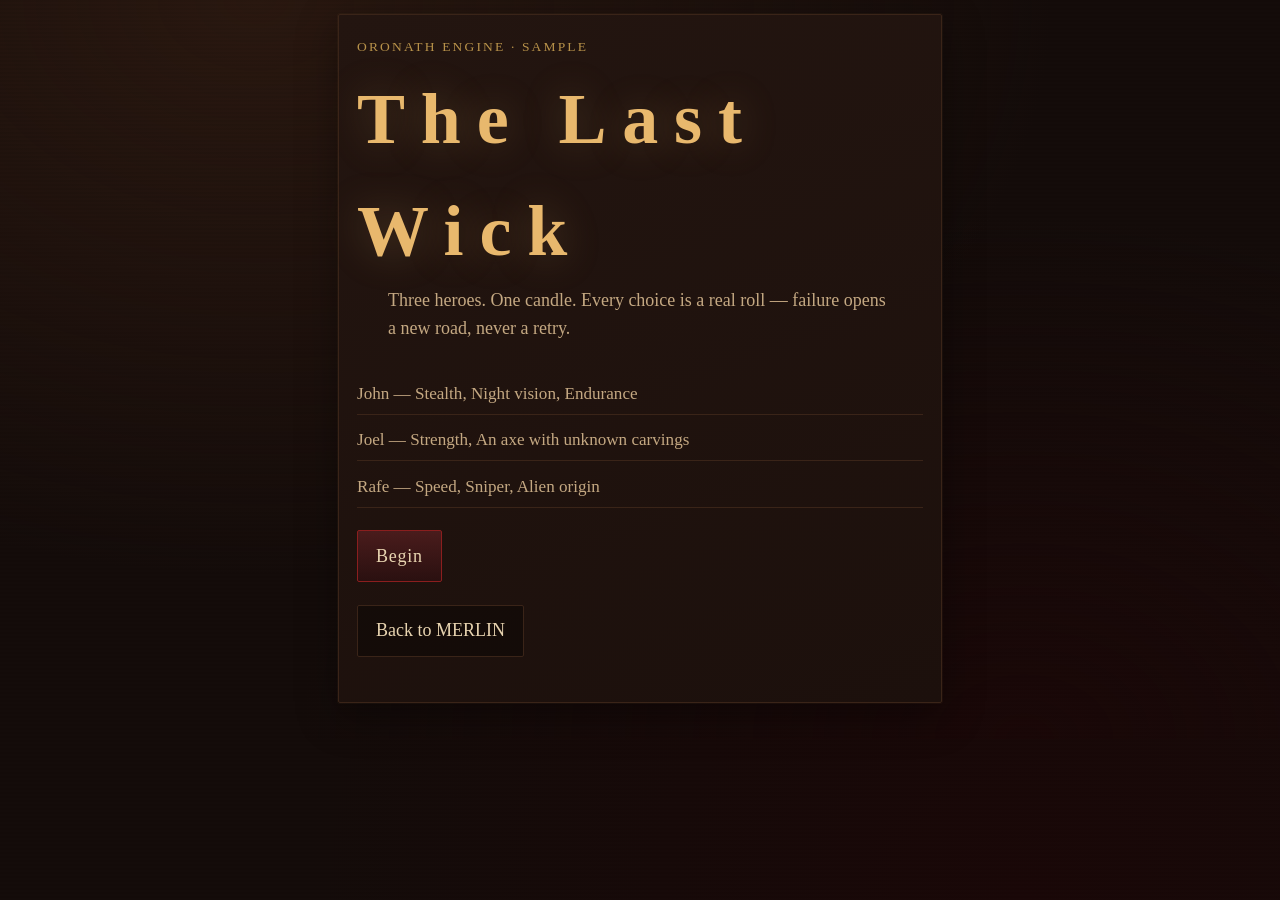
==== oronath.html @ b3ee647d "Pass 7 (ROADMAP 2.4 + 2.5): a playable Oronath loop, with save and resume The engine core from pass " ====
<!DOCTYPE html>
<html lang="en">
  <head>
    <meta charset="utf-8" />
    <meta name="viewport" content="width=device-width, initial-scale=1" />
    <title>MERLIN — The Last Wick</title>
    <meta
      name="description"
      content="Sample Oronath arc: a candle, three heroes, real dice, no retries."
    />
    <link rel="stylesheet" href="style.css" />
    <link rel="stylesheet" href="oronath.css" />
  </head>
  <body class="oronath-page">
    <div id="app"></div>

    <script src="dice-view.js"></script>
    <script src="dice.js"></script>
    <script src="arc.js"></script>
    <script src="characters.js"></script>
    <script src="sample-arc.js"></script>
    <script src="loop.js"></script>
    <script src="persist.js"></script>
    <script src="oronath-ui.js"></script>
  </body>
</html>
---- style.css ----
/* MERLIN — gothic candlelight UI */
:root {
  --bg: #140c0a;
  --bg-2: #1c100c;
  --panel: #231510;
  --panel-edge: #3a2418;
  --parchment: #e8d4b0;
  --parchment-dim: #c4a882;
  --blood: #8b1e1e;
  --blood-bright: #c43a3a;
  --candle: #e8b86d;
  --brass: #b8924a;
  --mute: #c4a882;
  --ok: #6a9a5a;
  --bad: #c43a3a;
  --font: "Iowan Old Style", "Palatino Linotype", Palatino, "Book Antiqua", Georgia, serif;
  --mono: ui-monospace, "Cascadia Code", Menlo, monospace;
  --radius: 2px;
}

*,
*::before,
*::after {
  box-sizing: border-box;
}

html,
body {
  margin: 0;
  min-height: 100%;
  background:
    radial-gradient(ellipse at 20% 0%, #2a1810 0%, transparent 55%),
    radial-gradient(ellipse at 80% 100%, #1a0808 0%, transparent 50%),
    var(--bg);
  color: var(--parchment);
  font-family: var(--font);
  font-size: 18px;
  line-height: 1.55;
  -webkit-text-size-adjust: 100%;
}

body::before {
  content: "";
  pointer-events: none;
  position: fixed;
  inset: 0;
  background-image: repeating-linear-gradient(
    0deg,
    transparent,
    transparent 2px,
    rgba(0, 0, 0, 0.03) 2px,
    rgba(0, 0, 0, 0.03) 4px
  );
  z-index: 0;
}

#app {
  position: relative;
  z-index: 1;
  max-width: 1100px;
  margin: 0 auto;
  padding: 0.75rem 1rem 2rem;
}

.topbar {
  display: flex;
  align-items: baseline;
  justify-content: space-between;
  gap: 1rem;
  padding: 0.5rem 0 1rem;
  border-bottom: 1px solid var(--panel-edge);
  margin-bottom: 1rem;
}

.brand-title {
  font-size: 1.35rem;
  letter-spacing: 0.18em;
  font-weight: 700;
  color: var(--candle);
}

.brand-sub {
  margin-left: 0.6rem;
  font-size: 0.85rem;
  color: var(--mute);
  font-style: italic;
}

.panel {
  background: linear-gradient(160deg, var(--panel) 0%, var(--bg-2) 100%);
  border: 1px solid var(--panel-edge);
  border-radius: var(--radius);
  box-shadow: 0 0 0 1px rgba(232, 184, 109, 0.04), 0 12px 40px rgba(0, 0, 0, 0.35);
}

.splash {
  text-align: center;
  padding: 2.5rem 1.5rem 2rem;
  max-width: 36rem;
  margin: 2rem auto;
}

.splash-title {
  margin: 0;
  font-size: clamp(2.5rem, 10vw, 4rem);
  letter-spacing: 0.22em;
  color: var(--candle);
  text-shadow: 0 0 40px rgba(232, 184, 109, 0.25);
}

.splash-sub {
  margin: 0.25rem 0 1.25rem;
  font-style: italic;
  color: var(--parchment-dim);
  letter-spacing: 0.06em;
}

.splash-pitch {
  color: var(--parchment-dim);
  margin: 0 auto 1.75rem;
  max-width: 28rem;
}

.splash-actions {
  display: flex;
  flex-wrap: wrap;
  gap: 0.75rem;
  justify-content: center;
}

.game {
  display: grid;
  grid-template-columns: 1fr;
  gap: 1rem;
}

@media (min-width: 800px) {
  .game {
    grid-template-columns: 240px 1fr;
    align-items: start;
  }

  .game.is-select {
    grid-template-columns: 1fr;
  }
}

.sheet {
  padding: 1rem;
  position: sticky;
  top: 0.5rem;
}

.sheet-head {
  display: flex;
  gap: 0.75rem;
  align-items: center;
  margin-bottom: 0.75rem;
}

.sheet-glyph {
  font-size: 2.5rem;
  line-height: 1;
  width: 72px;
  height: 72px;
  display: inline-grid;
  place-items: center;
  flex-shrink: 0;
  overflow: hidden;
}

.sheet-glyph .portrait-img {
  width: 72px;
  height: 72px;
  object-fit: cover;
  display: block;
  border: 1px solid var(--brass);
}

.sheet-name {
  font-weight: 700;
  color: var(--candle);
}

.sheet-role {
  font-size: 0.85rem;
  color: var(--mute);
  font-style: italic;
}

.stat-row {
  display: flex;
  justify-content: space-between;
  margin-bottom: 0.5rem;
  font-size: 0.95rem;
}

.gold {
  color: var(--brass);
}

.bar-label {
  display: flex;
  justify-content: space-between;
  font-size: 0.75rem;
  letter-spacing: 0.08em;
  text-transform: uppercase;
  color: var(--mute);
  margin-top: 0.4rem;
}

.bar {
  height: 0.55rem;
  background: #0a0605;
  border: 1px solid var(--panel-edge);
  border-radius: 1px;
  overflow: hidden;
  margin-bottom: 0.25rem;
}

.bar-fill {
  height: 100%;
  width: 0%;
  transition: width 0.35s ease;
}

.bar.hp .bar-fill {
  background: linear-gradient(90deg, var(--blood), var(--blood-bright));
}

.bar.xp .bar-fill {
  background: linear-gradient(90deg, #4a3a20, var(--brass));
}

.bar.enemy .bar-fill {
  background: linear-gradient(90deg, #3a1020, var(--blood-bright));
}

.stats {
  display: grid;
  grid-template-columns: repeat(3, 1fr);
  gap: 0.35rem;
  margin: 0.85rem 0;
  padding: 0;
}

.stats > div {
  text-align: center;
  padding: 0.35rem 0.2rem;
  border: 1px solid var(--panel-edge);
  background: rgba(0, 0, 0, 0.25);
}

.stats dt {
  margin: 0;
  font-size: 0.65rem;
  letter-spacing: 0.1em;
  text-transform: uppercase;
  color: var(--mute);
}

.stats dd {
  margin: 0.15rem 0 0;
  font-size: 1.15rem;
  font-weight: 700;
  color: var(--parchment);
}

.pack-toggle {
  width: 100%;
  margin-top: 0.25rem;
}

.pack {
  margin-top: 0.75rem;
  border-top: 1px solid var(--panel-edge);
  padding-top: 0.75rem;
}

.pack ul {
  list-style: none;
  margin: 0;
  padding: 0;
}

.pack li {
  display: flex;
  flex-direction: column;
  gap: 0.25rem;
  padding: 0.5rem 0;
  border-bottom: 1px solid rgba(58, 36, 24, 0.6);
  font-size: 0.9rem;
}

.pack .item-actions {
  display: flex;
  flex-wrap: wrap;
  gap: 0.35rem;
}

.muted {
  color: var(--mute);
  font-size: 0.9rem;
  font-style: italic;
}

.stage {
  padding: 1.25rem 1.25rem 1.5rem;
  min-height: 22rem;
}

.scene-title {
  margin: 0 0 0.75rem;
  font-size: 1.35rem;
  letter-spacing: 0.06em;
  color: var(--candle);
  border-bottom: 1px solid var(--panel-edge);
  padding-bottom: 0.5rem;
}

.speaker {
  font-size: 0.8rem;
  letter-spacing: 0.14em;
  text-transform: uppercase;
  color: var(--brass);
  margin-bottom: 0.35rem;
}

.story {
  min-height: 4.5rem;
  margin-bottom: 1rem;
  color: var(--parchment);
  cursor: pointer;
  white-space: pre-wrap;
}

.story .caret {
  display: inline-block;
  width: 0.55em;
  border-right: 2px solid var(--candle);
  animation: blink 0.9s step-end infinite;
  margin-left: 1px;
  vertical-align: baseline;
}

.continue-cue {
  display: inline-block;
  margin-left: 0.35rem;
  color: var(--candle);
  animation: blink 1s step-end infinite;
  font-size: 0.9em;
  vertical-align: middle;
}

@keyframes blink {
  50% {
    border-color: transparent;
    opacity: 0.2;
  }
}

.die {
  font-family: var(--mono);
  font-size: 0.92rem;
  padding: 0.65rem 0.85rem;
  margin-bottom: 1rem;
  background: rgba(0, 0, 0, 0.35);
  border-left: 3px solid var(--brass);
  color: var(--candle);
}

.die.success {
  border-left-color: var(--ok);
}

.die.fail {
  border-left-color: var(--bad);
  color: #e8a0a0;
}

.die-faces {
  margin-bottom: 0.45rem;
}

.die-eq {
  line-height: 1.4;
}

.die-row {
  display: flex;
  flex-wrap: wrap;
  align-items: center;
  gap: 0.5rem;
}

.mdie-wrap {
  display: inline-flex;
  align-items: center;
  justify-content: center;
}

.mdie-wrap.is-kept {
  box-shadow: 0 0 0 2px var(--candle);
  border-radius: 2px;
}

.mdie-wrap.is-dropped {
  opacity: 0.45;
}

.mdie {
  display: block;
  width: 72px;
  height: auto;
}

.die-row--card .mdie {
  width: 64px;
}

.die-row--chip .mdie {
  width: 28px;
}

.die-sum {
  font-size: 0.85rem;
  color: var(--brass);
  letter-spacing: 0.04em;
}

.die-row.is-tumbling .mdie-wrap {
  animation: die-tumble 0.7s cubic-bezier(0.15, 0.7, 0.2, 1);
}

.die-row.is-tumbling .mdie-wrap.is-dropped {
  animation-duration: 0.78s;
}

.die-row.is-tumbling .mdie-num,
.die-row.is-tumbling .mdie-banner-text {
  animation: die-num-in 0.7s ease forwards;
}

@keyframes die-tumble {
  0% {
    transform: rotate(0deg) scale(0.92);
  }
  55% {
    transform: rotate(520deg) scale(1.06);
  }
  100% {
    transform: rotate(720deg) scale(1);
  }
}

@keyframes die-num-in {
  0%,
  72% {
    opacity: 0;
  }
  100% {
    opacity: 1;
  }
}

@media (prefers-reduced-motion: reduce) {
  .die-row.is-tumbling .mdie-wrap,
  .die-row.is-tumbling .mdie-num,
  .die-row.is-tumbling .mdie-banner-text {
    animation: none;
  }
  .bar-fill {
    transition: none;
  }
  .story .caret {
    animation: none;
  }
}

.choices {
  display: flex;
  flex-direction: column;
  gap: 0.55rem;
  margin-top: 0.5rem;
}

.btn {
  appearance: none;
  font-family: inherit;
  font-size: 1rem;
  line-height: 1.3;
  padding: 0.75rem 1rem;
  min-height: 44px;
  text-align: left;
  color: var(--parchment);
  background: rgba(0, 0, 0, 0.35);
  border: 1px solid var(--panel-edge);
  border-radius: var(--radius);
  cursor: pointer;
  transition: border-color 0.15s, background 0.15s, color 0.15s;
}

.btn:hover,
.btn:focus-visible {
  outline: none;
  border-color: var(--brass);
  background: rgba(40, 24, 16, 0.9);
  color: var(--candle);
}

.btn:disabled {
  opacity: 0.45;
  cursor: not-allowed;
}

.btn.primary {
  background: linear-gradient(180deg, #4a1c1c, #2a1010);
  border-color: var(--blood);
  text-align: center;
  letter-spacing: 0.04em;
}

.btn.primary:hover,
.btn.primary:focus-visible {
  border-color: var(--blood-bright);
  color: #fff;
}

.btn.ghost {
  background: transparent;
  border-color: transparent;
  color: var(--mute);
  min-height: 36px;
  padding: 0.35rem 0.6rem;
  text-align: right;
}

.btn.ghost:hover {
  color: var(--candle);
  border-color: transparent;
  background: transparent;
}

.btn.small {
  font-size: 0.85rem;
  padding: 0.4rem 0.65rem;
  min-height: 36px;
}

.choice-dc {
  display: block;
  font-size: 0.8rem;
  color: var(--mute);
  margin-top: 0.2rem;
}

.coin-row {
  display: flex;
  align-items: center;
  gap: 0.5rem;
  margin-bottom: 0.5rem;
  font-size: 0.9rem;
  color: var(--brass);
}

.coin-row input {
  width: 1.1rem;
  height: 1.1rem;
  accent-color: var(--brass);
}

.select-chars {
  display: grid;
  gap: 0.75rem;
  margin-top: 1rem;
}

@media (min-width: 600px) {
  .select-chars {
    grid-template-columns: repeat(3, 1fr);
  }
}

.char-card {
  display: flex;
  flex-direction: column;
  gap: 0.5rem;
  padding: 1rem;
  text-align: left;
  background: rgba(0, 0, 0, 0.3);
  border: 1px solid var(--panel-edge);
  color: inherit;
  font: inherit;
  cursor: pointer;
  min-height: 44px;
  min-width: 0;
  width: 100%;
}

.char-card:hover,
.char-card:focus-visible {
  outline: none;
  border-color: var(--candle);
}

.char-card .glyph {
  font-size: 3rem;
  width: 100%;
  height: 200px;
  display: grid;
  place-items: center;
  overflow: hidden;
  flex-shrink: 0;
  background: rgba(0, 0, 0, 0.35);
  border: 1px solid var(--panel-edge);
}

.char-card .glyph .portrait-img {
  width: 100%;
  height: 100%;
  object-fit: cover;
  object-position: center top;
  display: block;
  border: none;
}

.char-card .name {
  font-weight: 700;
  color: var(--candle);
  letter-spacing: 0.04em;
}

.char-card .role {
  font-size: 0.85rem;
  color: var(--mute);
  font-style: italic;
}

.char-card .voice {
  font-size: 0.9rem;
  color: var(--parchment-dim);
}

.char-card .nums {
  font-size: 0.85rem;
  color: var(--brass);
  font-family: var(--mono);
}

.combat {
  margin-bottom: 1rem;
  padding: 0.85rem;
  border: 1px solid var(--panel-edge);
  background: rgba(20, 6, 6, 0.45);
}

.combat-head {
  display: flex;
  justify-content: space-between;
  gap: 0.5rem;
  margin-bottom: 0.35rem;
}

.telegraph {
  margin: 0.65rem 0;
  font-style: italic;
  color: #d4a090;
}

.combat-log {
  list-style: none;
  margin: 0 0 0.75rem;
  padding: 0;
  font-size: 0.88rem;
  color: var(--mute);
  max-height: 6rem;
  overflow: auto;
}

.combat-log li {
  padding: 0.15rem 0;
}

.shop-keeper {
  font-style: italic;
  color: var(--parchment-dim);
}

.shop-list {
  list-style: none;
  margin: 0 0 1rem;
  padding: 0;
}

.shop-list li {
  display: flex;
  flex-direction: column;
  gap: 0.35rem;
  padding: 0.75rem 0;
  border-bottom: 1px solid var(--panel-edge);
}

.shop-list li.tappable {
  cursor: pointer;
}

.shop-list .price,
.shop-buy-btn {
  white-space: nowrap;
}

.shop-buy-btn {
  min-height: 44px;
  min-width: 5.5rem;
  text-align: center;
}

.sheet-equipped {
  margin: 0.5rem 0 0;
  font-size: 0.85rem;
}

@media (max-width: 480px) {
  #app {
    padding-bottom: 64px;
  }

  .sheet-full {
    display: none;
  }

  .sheet.sheet-expanded .sheet-full {
    display: block;
    margin-top: 0.75rem;
    border-top: 1px solid var(--panel-edge);
    padding-top: 0.75rem;
  }

  .sheet-compact .pack-toggle {
    margin-top: 0.5rem;
  }

  .char-card {
    padding: 0.75rem;
    gap: 0.35rem;
  }

  .char-card .glyph {
    height: 108px;
    font-size: 2.25rem;
  }
}

@media (min-width: 481px) {
  .sheet-full {
    display: block;
    margin-top: 0.75rem;
  }
}

.shop-list .row {
  display: flex;
  justify-content: space-between;
  align-items: center;
  gap: 0.75rem;
}

.shop-list .price {
  color: var(--brass);
  white-space: nowrap;
}

.topbar-actions {
  display: flex;
  flex-wrap: wrap;
  gap: 0.5rem;
  align-items: center;
  justify-content: flex-end;
}

.ending-actions {
  margin-top: 1.5rem;
  text-align: center;
  display: flex;
  flex-direction: column;
  align-items: center;
  gap: 0.75rem;
}

.ending-actions .btn {
  min-height: 44px;
  width: min(100%, 20rem);
}

.epitaph-canvas {
  display: block;
  width: 100%;
  max-width: 20rem;
  height: auto;
  border: 1px solid var(--panel-edge);
  border-radius: var(--radius);
  background: var(--bg);
}

.epitaph-status {
  margin: 0;
  min-height: 1.25em;
  font-size: 0.9rem;
}

.visit-review {
  margin: 0;
  max-width: 20rem;
  font-style: italic;
  color: var(--parchment-dim);
  font-size: 0.95rem;
  text-align: center;
}

.share-line {
  margin: 0;
  max-width: 22rem;
  font-family: var(--mono);
  font-size: 0.85rem;
  color: var(--candle);
  text-align: center;
  word-break: break-word;
}

.daily-blurb {
  margin: 1rem auto 0;
  max-width: 28rem;
  text-align: center;
  font-size: 0.9rem;
}

.fates {
  max-width: 36rem;
  margin: 1rem auto 2rem;
  padding: 1.5rem 1.25rem;
}

.fates .scene-title {
  text-align: center;
  margin-bottom: 1rem;
}

.fates-list {
  list-style: none;
  margin: 0 0 1.25rem;
  padding: 0;
}

.fate {
  padding: 0.85rem 0;
  border-bottom: 1px solid var(--panel-edge);
}

.fate:last-child {
  border-bottom: none;
}

.fate-title {
  font-weight: 700;
  letter-spacing: 0.04em;
}

.fate-found .fate-title {
  color: var(--candle);
}

.fate-locked .fate-title {
  color: var(--mute);
  font-style: italic;
  letter-spacing: 0.2em;
}

.fate-blank .fate-title {
  font-family: var(--mono);
  font-weight: 400;
}

.fate-hint,
.fate-line {
  margin: 0.35rem 0 0;
  font-size: 0.95rem;
  color: var(--parchment-dim);
}

.fates #btn-fates-back {
  display: block;
  margin: 0 auto;
  min-height: 44px;
  width: min(100%, 12rem);
}

@media (max-width: 480px) {
  .topbar {
    flex-wrap: wrap;
  }

  .topbar-actions {
    width: 100%;
    justify-content: flex-start;
  }
}

.modal {
  position: fixed;
  inset: 0;
  z-index: 20;
  display: flex;
  align-items: center;
  justify-content: center;
  padding: 1rem;
  background: rgba(8, 4, 4, 0.72);
}

.modal[hidden] {
  display: none !important;
}

.modal-card {
  width: min(24rem, 100%);
  padding: 1.25rem;
}

.modal-actions {
  display: flex;
  flex-wrap: wrap;
  gap: 0.5rem;
  margin-top: 1rem;
}

.modal-actions .btn {
  flex: 1;
  text-align: center;
}

[hidden] {
  display: none !important;
}

@media (max-width: 799px) {
  body {
    font-size: 17px;
  }
  .sheet {
    position: static;
  }
  .stats {
    grid-template-columns: repeat(3, 1fr);
  }
}

/* ——— Roadmap page ——— */

.roadmap-page .roadmap-app {
  max-width: 900px;
  margin: 0 auto;
  padding: 0.75rem 1rem 2.5rem;
}

.roadmap-head {
  text-align: center;
  padding: 2rem 1.25rem 1.5rem;
  margin: 1rem auto 1.5rem;
}

.roadmap-head .btn {
  display: inline-flex;
  align-items: center;
  justify-content: center;
  min-height: 44px;
  margin-top: 0.75rem;
  text-decoration: none;
  text-align: center;
}

.roadmap-section {
  margin-bottom: 2rem;
}

.beat-cards {
  display: grid;
  gap: 1rem;
}

.beat-card {
  overflow: hidden;
  padding: 0;
}

.beat-frame {
  width: 100%;
  aspect-ratio: 16 / 9;
  max-height: 140px;
  background: rgba(0, 0, 0, 0.35);
  border-bottom: 1px solid var(--panel-edge);
  overflow: hidden;
}

.beat-img {
  width: 100%;
  height: 100%;
  object-fit: cover;
  display: block;
}

.beat-placeholder {
  height: 100%;
  display: flex;
  flex-direction: column;
  align-items: center;
  justify-content: center;
  gap: 0.35rem;
  padding: 0.75rem;
  text-align: center;
  border: 1px solid var(--brass);
  box-sizing: border-box;
  color: var(--mute);
  font-size: 0.9rem;
}

.beat-placeholder strong {
  color: var(--candle);
  font-size: 0.95rem;
}

.beat-placeholder p {
  margin: 0;
}

.beat-body {
  padding: 0.85rem 1rem 1rem;
}

.beat-title {
  margin: 0 0 0.35rem;
  color: var(--candle);
  letter-spacing: 0.04em;
  font-size: 1.05rem;
}

.beat-nodes {
  margin: 0 0 0.35rem;
  font-size: 0.85rem;
  font-family: var(--mono);
}

.beat-check {
  margin: 0 0 0.65rem;
  color: var(--parchment-dim);
  font-size: 0.95rem;
}

.beat-die {
  min-height: 1px;
}

.milestones {
  display: flex;
  flex-direction: column;
  gap: 1.25rem;
}

.phase-block {
  display: flex;
  flex-direction: column;
  gap: 0.55rem;
}

.mile-list {
  display: flex;
  flex-wrap: wrap;
  gap: 0.5rem;
}

.mile-chip {
  display: inline-flex;
  align-items: center;
  gap: 0.4rem;
  padding: 0.4rem 0.65rem;
  border: 1px solid var(--panel-edge);
  background: rgba(0, 0, 0, 0.3);
  font-size: 0.85rem;
  color: var(--parchment);
  min-height: 44px;
}

.mile-chip.phase-chip {
  border-color: var(--brass);
  color: var(--candle);
  font-weight: 700;
  letter-spacing: 0.04em;
}

.mile-chip.is-dim {
  opacity: 0.7;
}

.mile-chip.status-done {
  border-color: var(--ok);
}

.mile-chip.status-in-progress {
  border-color: var(--candle);
}

.mile-die {
  flex-shrink: 0;
}

.splash-actions .btn {
  text-decoration: none;
  display: inline-flex;
  align-items: center;
  justify-content: center;
}
---- oronath.css ----
/* Oronath sample surface — page layout only. Reuses style.css tokens. */
.oronath-page #app {
  max-width: 640px;
}

.oronath-panel {
  padding: 1.25rem 1rem 1.5rem;
}

.oronath-kicker {
  margin: 0 0 0.35rem;
  font-size: 0.75rem;
  letter-spacing: 0.16em;
  text-transform: uppercase;
  color: var(--brass);
}

.oronath-setting {
  margin: 0.75rem 0;
  color: var(--parchment);
}

.oronath-objective {
  margin: 0 0 1rem;
  color: var(--candle);
  font-style: italic;
}

.oronath-cast,
.oronath-threads {
  list-style: none;
  margin: 0 0 1.25rem;
  padding: 0;
}

.oronath-cast li,
.oronath-thread {
  margin: 0.35rem 0;
  padding: 0.35rem 0;
  border-bottom: 1px solid var(--panel-edge);
  font-size: 0.95rem;
  color: var(--mute);
}

.oronath-thread.is-closed {
  color: var(--ok);
}

.oronath-thread.is-open {
  color: var(--parchment-dim);
}

.oronath-choices {
  display: flex;
  flex-direction: column;
  gap: 0.65rem;
  margin: 1rem 0;
}

.oronath-choice {
  display: flex;
  flex-direction: column;
  align-items: flex-start;
  gap: 0.25rem;
  width: 100%;
  min-height: 44px;
  text-align: left;
  white-space: normal;
  padding: 0.75rem 0.9rem;
}

.oronath-choice-label {
  font-size: 1.05rem;
  color: var(--parchment);
}

.oronath-choice-meta {
  font-size: 0.8rem;
  color: var(--mute);
  letter-spacing: 0.02em;
}

.oronath-die {
  display: flex;
  justify-content: center;
  margin: 1rem 0;
  min-height: 8rem;
}

.oronath-equation {
  font-family: var(--mono);
  font-size: 0.85rem;
  color: var(--candle);
  margin: 0.5rem 0;
}

.oronath-branch {
  display: inline-block;
  margin: 0.25rem 0 0.75rem;
  padding: 0.15rem 0.5rem;
  border: 1px solid var(--panel-edge);
  font-size: 0.75rem;
  letter-spacing: 0.12em;
  text-transform: uppercase;
  color: var(--brass);
}

.oronath-branch--complication {
  color: var(--bad);
  border-color: var(--bad);
}

.oronath-branch--bonus {
  color: var(--candle);
  border-color: var(--brass);
}

.oronath-branch--failure {
  color: var(--parchment-dim);
}

.oronath-branch--success {
  color: var(--ok);
  border-color: var(--ok);
}

.oronath-consequence {
  margin: 0 0 1.25rem;
  font-size: 1.05rem;
}

.oronath-error {
  color: var(--bad);
  margin: 1rem 0;
}

.oronath-log {
  font-family: var(--mono);
  font-size: 0.8rem;
  color: var(--mute);
}

.oronath-foot,
.oronath-nav {
  margin-top: 1.25rem;
}

.oronath-nav .btn {
  display: inline-block;
  text-decoration: none;
}

.muted {
  color: var(--mute);
}

@media (max-width: 400px) {
  .oronath-panel {
    padding: 1rem 0.75rem 1.25rem;
  }

  .oronath-choice {
    padding: 0.7rem 0.75rem;
  }
}
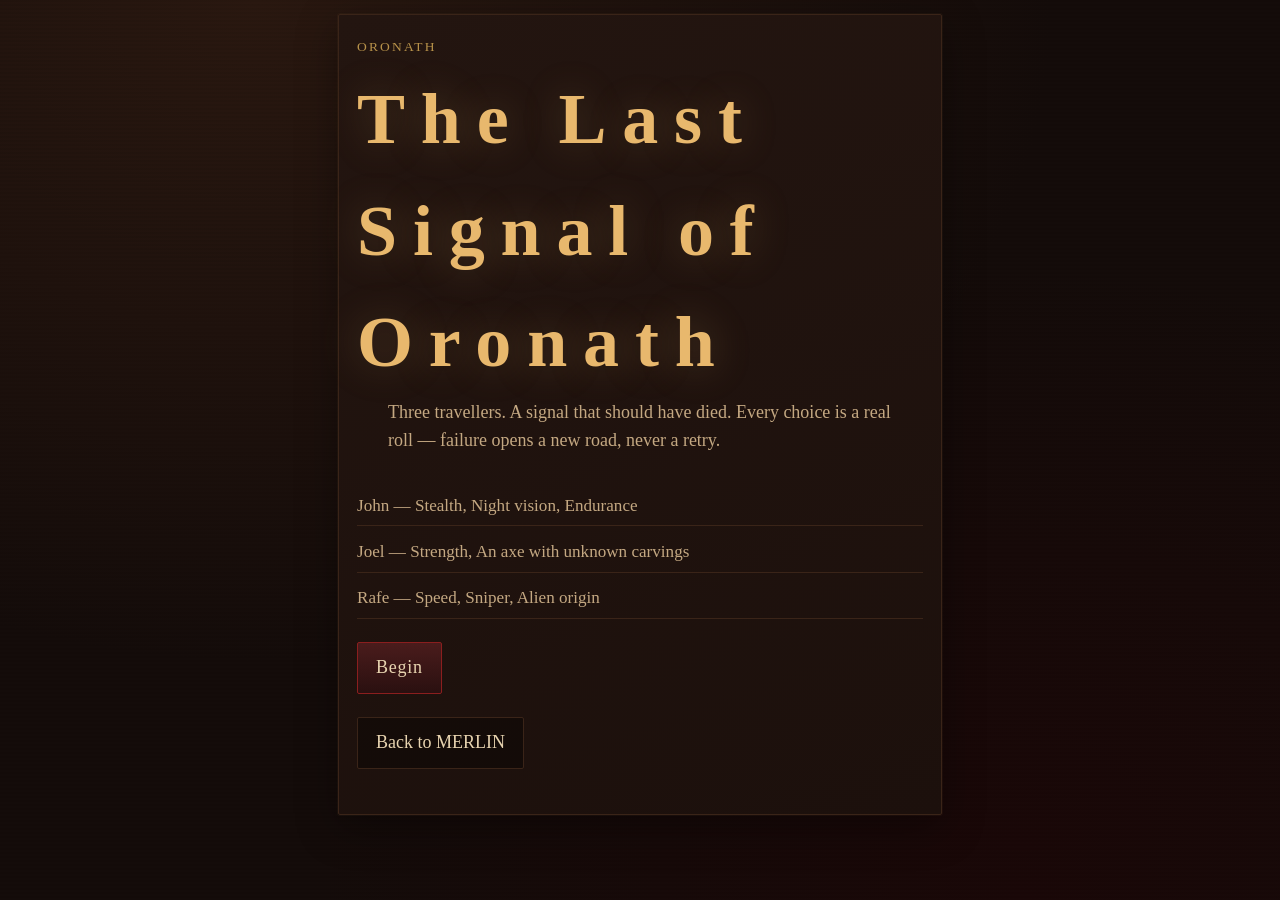
==== commit 923c0d4d: "Pass 9 (ROADMAP 2.8, v2.0 complete): "The Last Signal of Oronath" The real arc, authored and shipped" ====
--- a/oronath.html
+++ b/oronath.html
@@ -3,10 +3,10 @@
   <head>
     <meta charset="utf-8" />
     <meta name="viewport" content="width=device-width, initial-scale=1" />
-    <title>MERLIN — The Last Wick</title>
+    <title>MERLIN — The Last Signal of Oronath</title>
     <meta
       name="description"
-      content="Sample Oronath arc: a candle, three heroes, real dice, no retries."
+      content="The Last Signal of Oronath: three travellers, a dead tree that still pulses, real dice, no retries."
     />
     <link rel="stylesheet" href="style.css" />
     <link rel="stylesheet" href="oronath.css" />
@@ -19,6 +19,7 @@
     <script src="arc.js"></script>
     <script src="characters.js"></script>
     <script src="sample-arc.js"></script>
+    <script src="arcs/last-signal.js"></script>
     <script src="loop.js"></script>
     <script src="persist.js"></script>
     <script src="oronath-ui.js"></script>
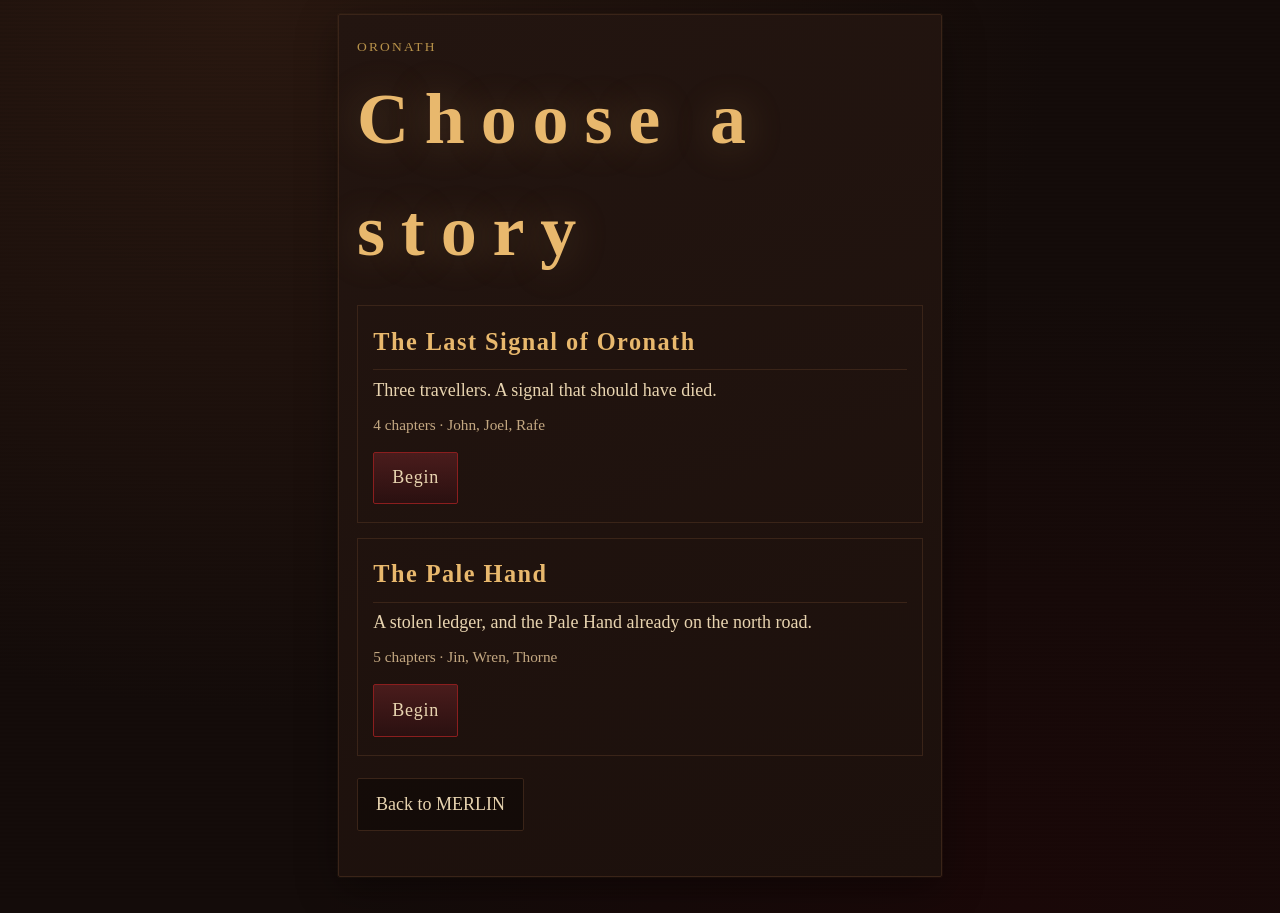
==== commit 481c95c1: "Pass 14 (ROADMAP 2.9-2.11): a second arc, and a story picker The Pale Hand joins The Last Signal of " ====
--- a/oronath.html
+++ b/oronath.html
@@ -3,10 +3,10 @@
   <head>
     <meta charset="utf-8" />
     <meta name="viewport" content="width=device-width, initial-scale=1" />
-    <title>MERLIN — The Last Signal of Oronath</title>
+    <title>MERLIN — Oronath</title>
     <meta
       name="description"
-      content="The Last Signal of Oronath: three travellers, a dead tree that still pulses, real dice, no retries."
+      content="Oronath stories: choose an arc, then play it with real dice. No retries."
     />
     <link rel="stylesheet" href="style.css" />
     <link rel="stylesheet" href="oronath.css" />
@@ -20,8 +20,10 @@
     <script src="characters.js"></script>
     <script src="sample-arc.js"></script>
     <script src="arcs/last-signal.js"></script>
+    <script src="arcs/pale-hand.js"></script>
     <script src="loop.js"></script>
     <script src="persist.js"></script>
+    <script src="stories.js"></script>
     <script src="oronath-ui.js"></script>
   </body>
 </html>
--- a/style.css
+++ b/style.css
@@ -173,8 +173,24 @@
   width: 72px;
   height: 72px;
   object-fit: cover;
+  object-position: center top;
   display: block;
   border: 1px solid var(--brass);
+}
+
+.sheet-glyph-compact {
+  display: none;
+}
+
+.compact-head {
+  display: flex;
+  align-items: center;
+  gap: 0.65rem;
+  margin-bottom: 0.35rem;
+}
+
+.compact-head .compact-row {
+  flex: 1;
 }
 
 .sheet-name {
@@ -746,8 +762,22 @@
   }
 
   .char-card .glyph {
-    height: 108px;
+    height: 168px;
     font-size: 2.25rem;
+  }
+
+  .sheet-glyph-compact {
+    display: inline-grid;
+    width: 48px;
+    height: 48px;
+    font-size: 1.5rem;
+  }
+
+  .sheet-glyph-compact .portrait-img {
+    width: 48px;
+    height: 48px;
+    object-fit: cover;
+    object-position: center top;
   }
 }
 
@@ -785,6 +815,16 @@
   flex-direction: column;
   align-items: center;
   gap: 0.75rem;
+}
+
+.tombstone-line {
+  margin: 0;
+  max-width: 22rem;
+  font-size: 1.5rem;
+  line-height: 1.35;
+  color: var(--candle);
+  text-align: center;
+  font-weight: 600;
 }
 
 .ending-actions .btn {
@@ -993,8 +1033,8 @@
 
 .beat-frame {
   width: 100%;
-  aspect-ratio: 16 / 9;
-  max-height: 140px;
+  aspect-ratio: 3 / 2;
+  max-height: 420px;
   background: rgba(0, 0, 0, 0.35);
   border-bottom: 1px solid var(--panel-edge);
   overflow: hidden;
@@ -1004,6 +1044,7 @@
   width: 100%;
   height: 100%;
   object-fit: cover;
+  object-position: center 30%;
   display: block;
 }
 
--- a/oronath.css
+++ b/oronath.css
@@ -154,6 +154,50 @@
   color: var(--mute);
 }
 
+.oronath-stories {
+  display: flex;
+  flex-direction: column;
+  gap: 0.85rem;
+  margin: 1rem 0 0.25rem;
+}
+
+.oronath-story-card {
+  border: 1px solid var(--panel-edge);
+  padding: 0.9rem 0.85rem 1rem;
+}
+
+.oronath-story-card .scene-title {
+  margin: 0 0 0.35rem;
+}
+
+.oronath-story-blurb {
+  margin: 0 0 0.45rem;
+  color: var(--parchment);
+}
+
+.oronath-story-meta {
+  margin: 0;
+  color: var(--mute);
+  font-size: 0.85rem;
+}
+
+.oronath-story-warn {
+  margin: 0.75rem 0 0;
+}
+
+.oronath-story-actions {
+  display: flex;
+  flex-wrap: wrap;
+  gap: 0.5rem;
+  margin-top: 0.85rem;
+}
+
+.oronath-foot {
+  display: flex;
+  flex-wrap: wrap;
+  gap: 0.5rem;
+}
+
 @media (max-width: 400px) {
   .oronath-panel {
     padding: 1rem 0.75rem 1.25rem;
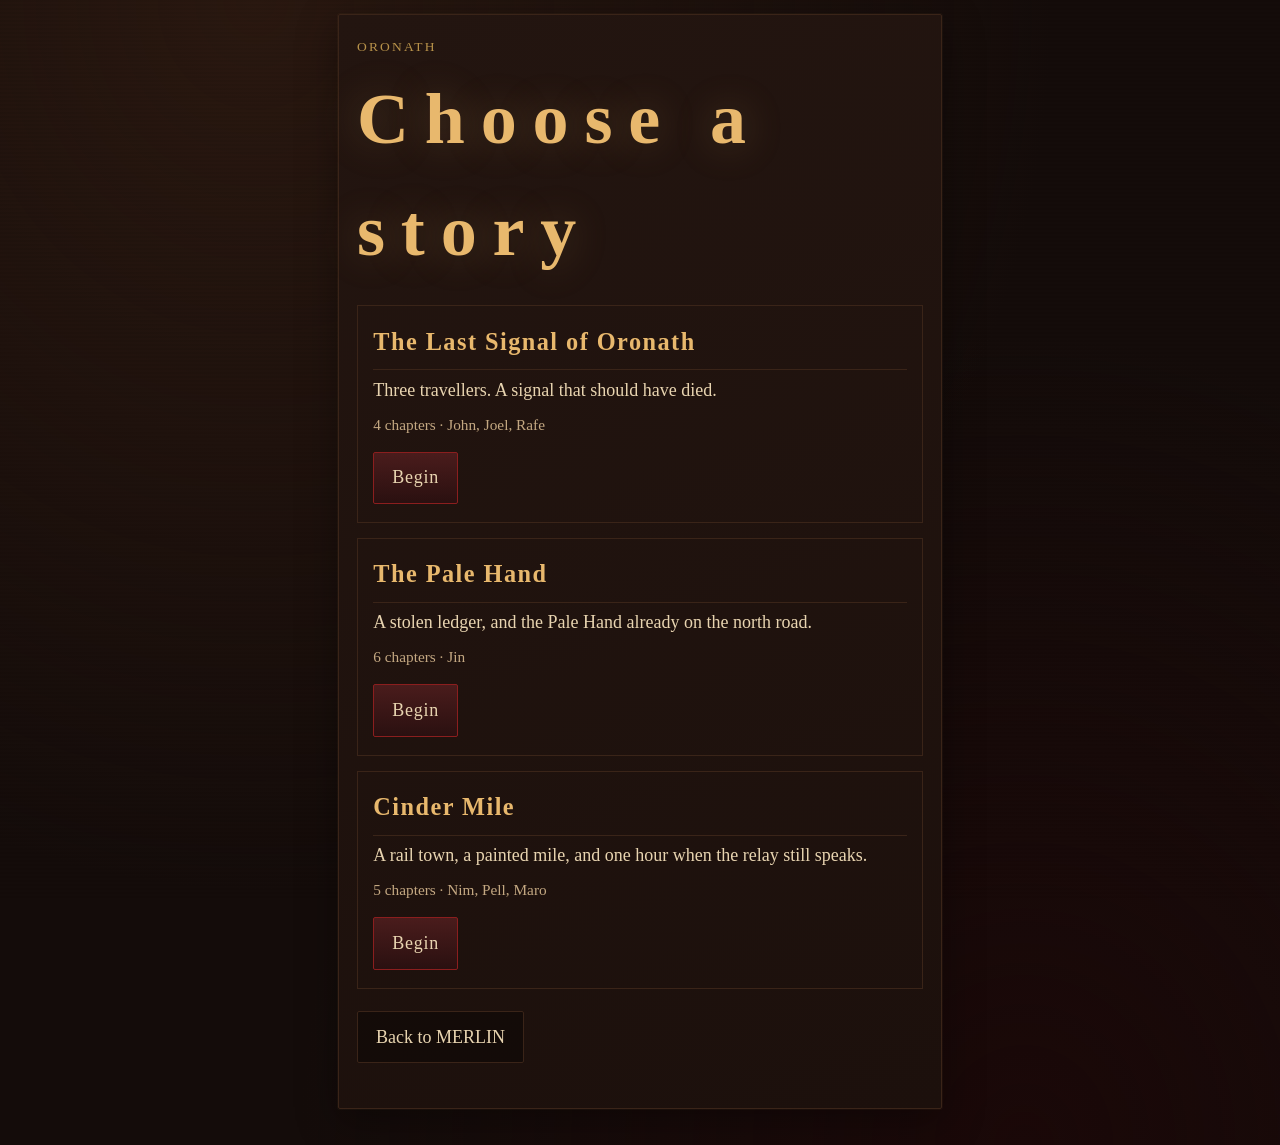
==== commit 516cfa36: "Pass 16 (ROADMAP 2.12-2.17): the front door, and Cinder Mile `/` is a story picker now. index.html r" ====
--- a/oronath.html
+++ b/oronath.html
@@ -21,6 +21,7 @@
     <script src="sample-arc.js"></script>
     <script src="arcs/last-signal.js"></script>
     <script src="arcs/pale-hand.js"></script>
+    <script src="arcs/cinder-mile.js"></script>
     <script src="loop.js"></script>
     <script src="persist.js"></script>
     <script src="stories.js"></script>
--- a/oronath.css
+++ b/oronath.css
@@ -199,6 +199,10 @@
 }
 
 @media (max-width: 400px) {
+  .oronath-page #app {
+    padding-bottom: 7rem;
+  }
+
   .oronath-panel {
     padding: 1rem 0.75rem 1.25rem;
   }
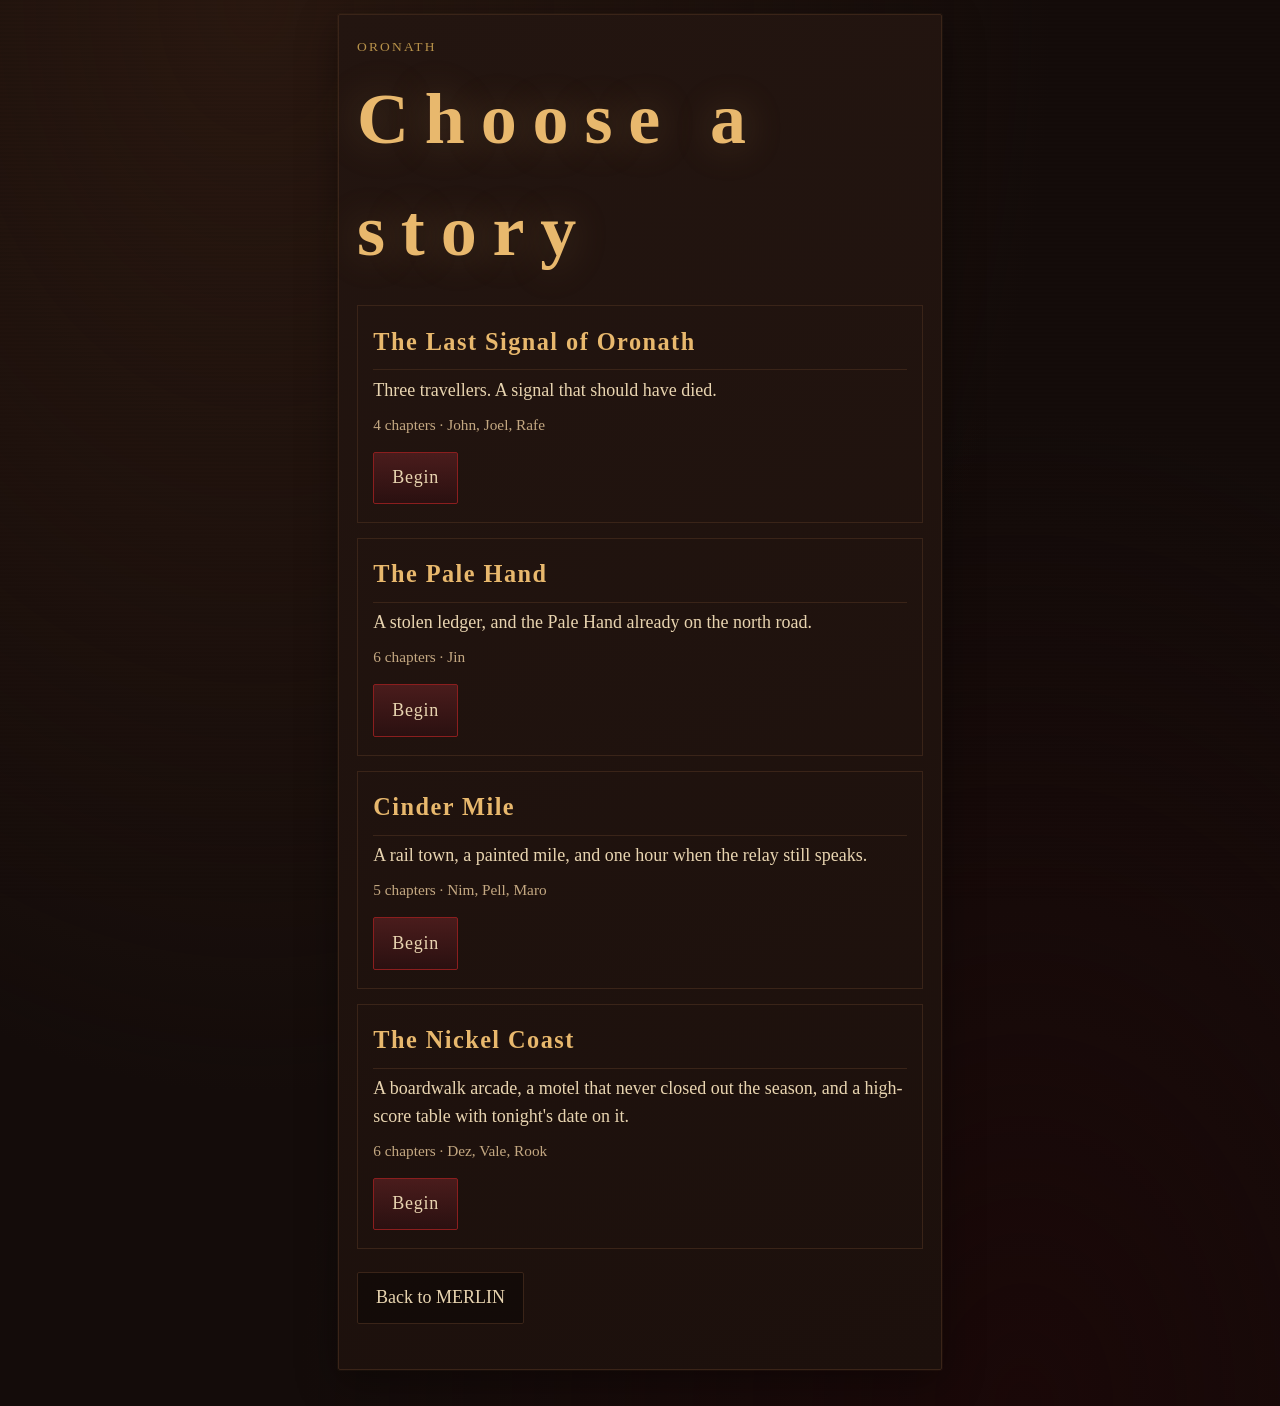
==== commit fa9cd653: "Pass 17 (ROADMAP 2.18-2.20): The Nickel Coast is the third story Six chapters, nineteen choices, thr" ====
--- a/oronath.html
+++ b/oronath.html
@@ -22,6 +22,7 @@
     <script src="arcs/last-signal.js"></script>
     <script src="arcs/pale-hand.js"></script>
     <script src="arcs/cinder-mile.js"></script>
+    <script src="arcs/nickel-coast.js"></script>
     <script src="loop.js"></script>
     <script src="persist.js"></script>
     <script src="stories.js"></script>
